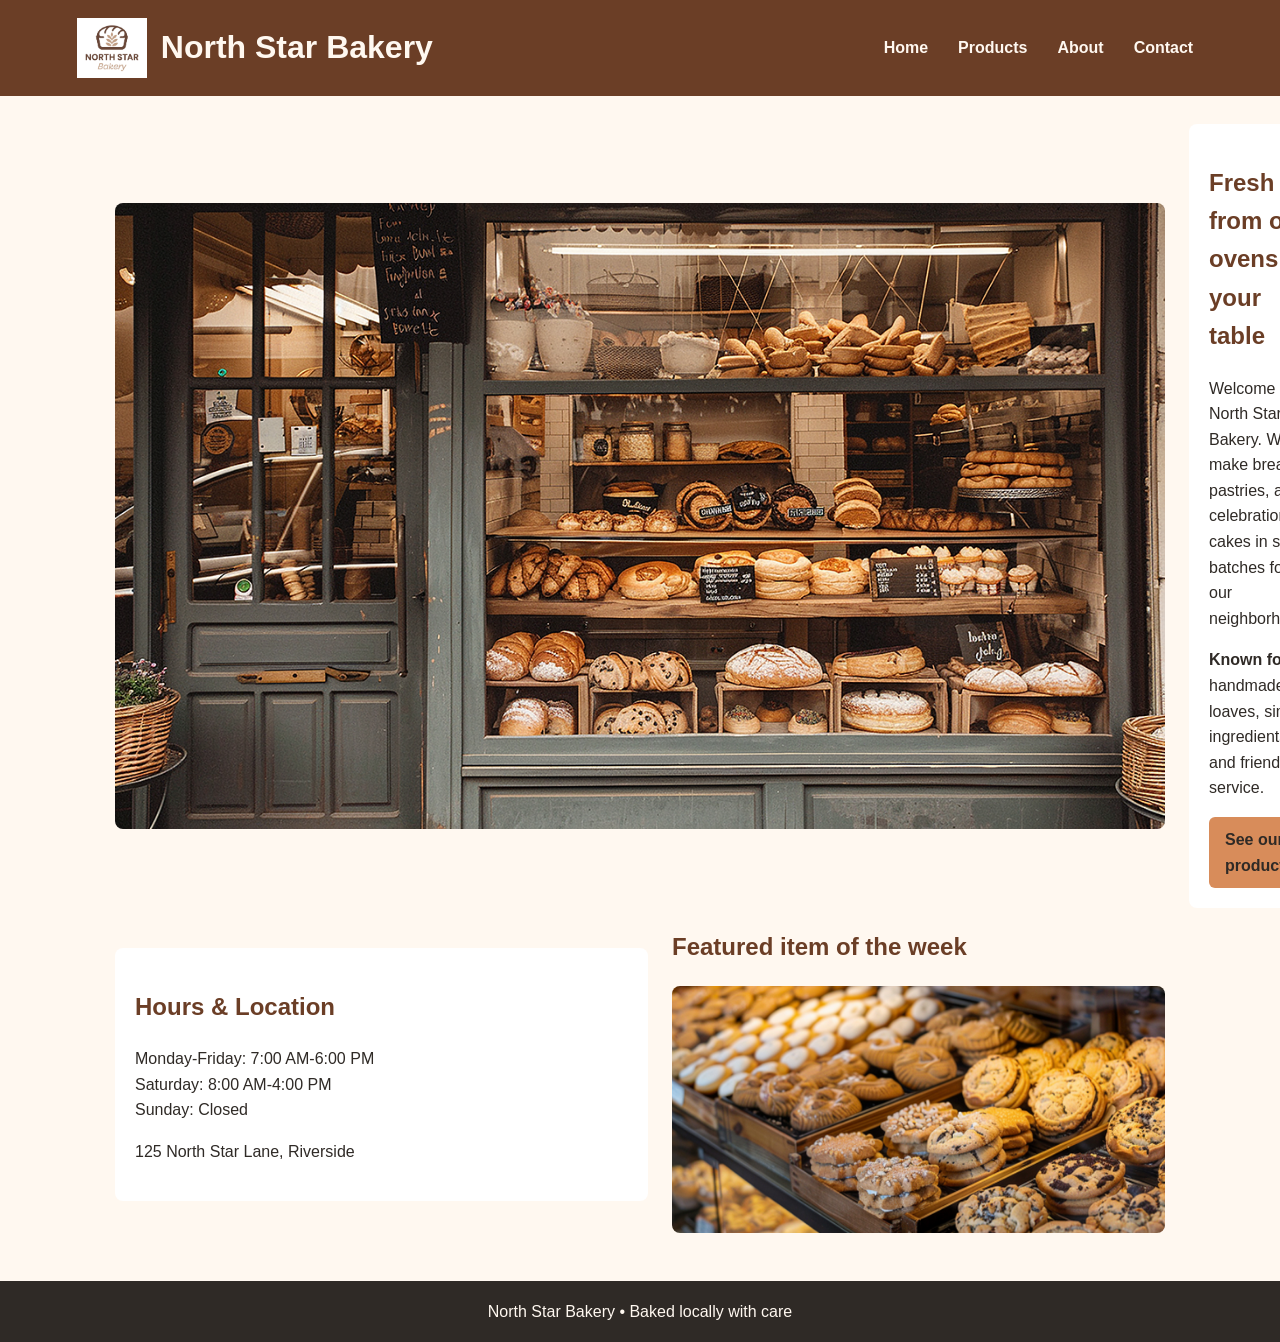
==== index.html @ 0dd799cc "Add files via upload" ====
<!DOCTYPE html>
<html lang="en">
<head>
  <meta charset="UTF-8">
  <meta name="viewport" content="width=device-width, initial-scale=1.0">
  <title>North Star Bakery | Home</title>
  <link rel="stylesheet" href="styles.css">
</head>
<body>
<header>
  <div class="brand"><img src="media/bakery-logo_c.png" alt="North Star Bakery logo"><h1>North Star Bakery</h1></div>
  <nav><a href="index.html">Home</a><a href="products.html">Products</a><a href="about.html">About</a><a href="contact.html">Contact</a></nav>
</header>
<main>
  <section class="hero">
    <img src="media/bakery-storefront_c.png" alt="Front of the neighborhood North Star Bakery">
    <div class="hero-text"><h2>Fresh from our ovens to your table</h2><p>Welcome to North Star Bakery. We make breads, pastries, and celebration cakes in small batches for our neighborhood.</p><p><strong>Known for:</strong> handmade loaves, simple ingredients, and friendly service.</p><a class="button" href="products.html">See our products</a></div>
  </section>
  <section class="two-column">
    <div class="info-box"><h2>Hours &amp; Location</h2><p>Monday-Friday: 7:00 AM-6:00 PM<br>Saturday: 8:00 AM-4:00 PM<br>Sunday: Closed</p><p>125 North Star Lane, Riverside</p></div>
    <div><h2>Featured item of the week</h2><picture><source media="(min-width: 760px)" srcset="media/bakery-feature-large_c.png"><img src="media/bakery-feature-small_c.png" alt="Featured bakery item displayed for the week"></picture></div>
  </section>
</main>
<footer>North Star Bakery &bull; Baked locally with care</footer>
</body>
</html>
---- styles.css ----
* { box-sizing: border-box; }
body {
  margin: 0;
  font-family: Arial, Helvetica, sans-serif;
  color: #2F2A26;
  background: #FFF8F0;
  line-height: 1.6;
}
header {
  background: #6B3E26;
  color: #FFF8F0;
  padding: 18px 6%;
}
.brand {
  display: flex;
  align-items: center;
  gap: 14px;
}
.brand img { width: 70px; height: auto; }
.brand h1 { margin: 0; font-size: 1.7rem; }
nav { margin-top: 12px; display: flex; flex-wrap: wrap; gap: 10px; }
nav a {
  color: #FFF8F0;
  text-decoration: none;
  font-weight: bold;
  padding: 6px 10px;
  border-radius: 5px;
}
nav a:hover, nav a:focus { background: #D88C5A; }
main { width: 90%; max-width: 1050px; margin: 0 auto; padding: 28px 0 40px; }
h2, h3 { color: #6B3E26; }
.hero, .two-column, .cards { display: flex; flex-direction: column; gap: 24px; }
.hero img, figure img, .content-image, picture img { width: 100%; height: auto; border-radius: 8px; }
.hero-text, .card, form, .info-box {
  background: white;
  padding: 20px;
  border-radius: 8px;
}
.button {
  display: inline-block;
  background: #D88C5A;
  color: #2F2A26;
  padding: 10px 16px;
  border-radius: 6px;
  text-decoration: none;
  font-weight: bold;
}
figure { margin: 0; }
figcaption { font-size: .95rem; padding-top: 6px; }
video, audio { width: 100%; margin-top: 10px; }
label, legend { font-weight: bold; }
fieldset { border: 1px solid #D88C5A; border-radius: 6px; margin-bottom: 16px; }
input, select, textarea {
  width: 100%;
  padding: 10px;
  margin: 5px 0 14px;
  border: 1px solid #6B3E26;
  border-radius: 4px;
  font: inherit;
}
textarea { min-height: 110px; }
button { background: #6B3E26; color: #FFF8F0; border: 0; padding: 11px 18px; border-radius: 5px; font-weight: bold; }
footer { background: #2F2A26; color: #FFF8F0; text-align: center; padding: 18px; }
.price { font-weight: bold; color: #6B3E26; }
@media (min-width: 760px) {
  header { display: flex; justify-content: space-between; align-items: center; }
  nav { margin-top: 0; }
  .hero, .two-column { flex-direction: row; align-items: center; }
  .hero > *, .two-column > * { flex: 1; }
  .cards { flex-direction: row; align-items: stretch; }
  .cards .card { flex: 1; }
  .brand h1 { font-size: 2rem; }
}
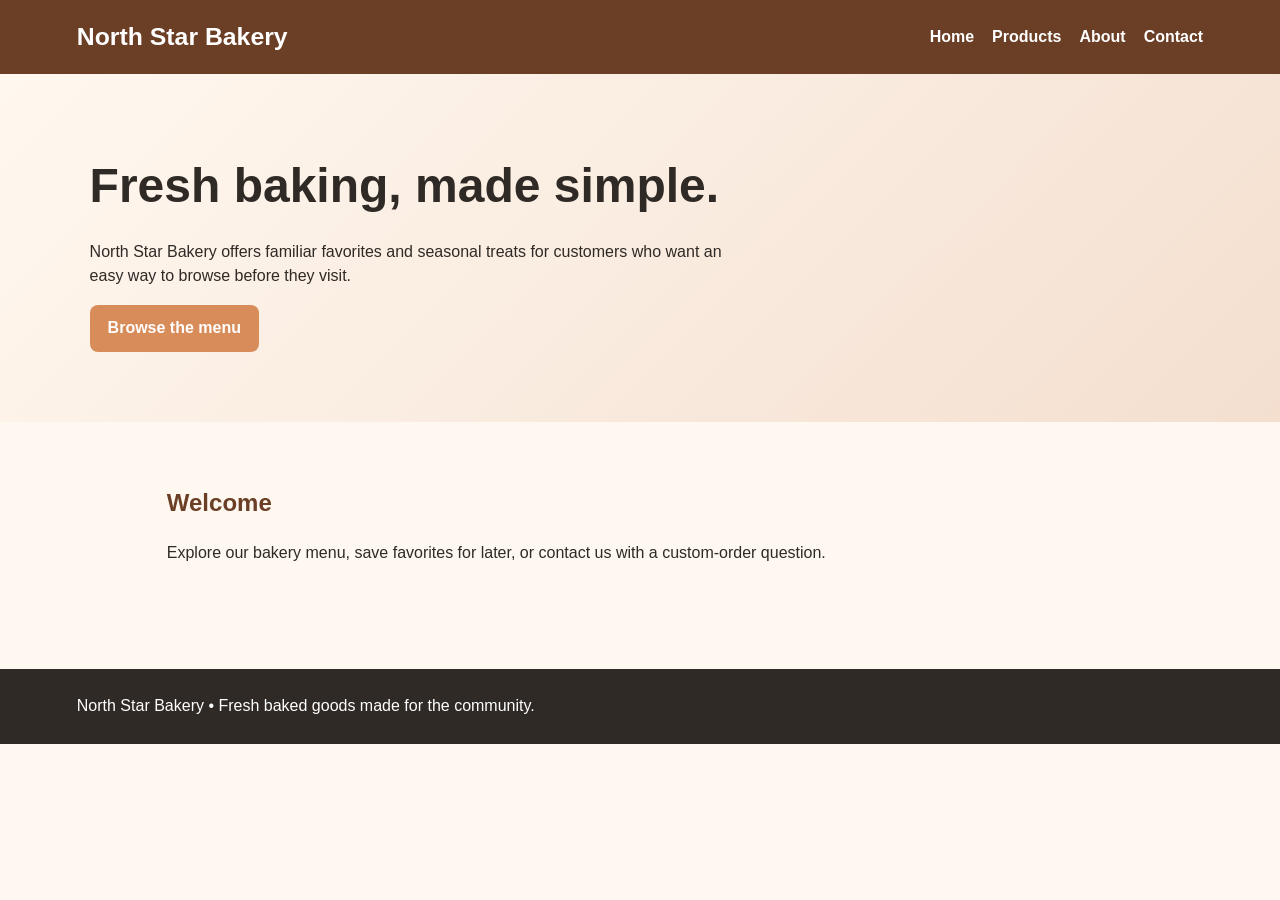
==== commit 5d561bbb: "Add files via upload" ====
--- a/index.html
+++ b/index.html
@@ -1,26 +1 @@
-<!DOCTYPE html>
-<html lang="en">
-<head>
-  <meta charset="UTF-8">
-  <meta name="viewport" content="width=device-width, initial-scale=1.0">
-  <title>North Star Bakery | Home</title>
-  <link rel="stylesheet" href="styles.css">
-</head>
-<body>
-<header>
-  <div class="brand"><img src="media/bakery-logo_c.png" alt="North Star Bakery logo"><h1>North Star Bakery</h1></div>
-  <nav><a href="index.html">Home</a><a href="products.html">Products</a><a href="about.html">About</a><a href="contact.html">Contact</a></nav>
-</header>
-<main>
-  <section class="hero">
-    <img src="media/bakery-storefront_c.png" alt="Front of the neighborhood North Star Bakery">
-    <div class="hero-text"><h2>Fresh from our ovens to your table</h2><p>Welcome to North Star Bakery. We make breads, pastries, and celebration cakes in small batches for our neighborhood.</p><p><strong>Known for:</strong> handmade loaves, simple ingredients, and friendly service.</p><a class="button" href="products.html">See our products</a></div>
-  </section>
-  <section class="two-column">
-    <div class="info-box"><h2>Hours &amp; Location</h2><p>Monday-Friday: 7:00 AM-6:00 PM<br>Saturday: 8:00 AM-4:00 PM<br>Sunday: Closed</p><p>125 North Star Lane, Riverside</p></div>
-    <div><h2>Featured item of the week</h2><picture><source media="(min-width: 760px)" srcset="media/bakery-feature-large_c.png"><img src="media/bakery-feature-small_c.png" alt="Featured bakery item displayed for the week"></picture></div>
-  </section>
-</main>
-<footer>North Star Bakery &bull; Baked locally with care</footer>
-</body>
-</html>
+<!doctype html><html><head><meta charset="utf-8"><meta name="viewport" content="width=device-width"><title>North Star Bakery</title><link rel="stylesheet" href="styles.css"></head><body><header><div class="brand">North Star Bakery</div><nav><a href="index.html">Home</a><a href="products.html">Products</a><a href="about.html">About</a><a href="contact.html">Contact</a></nav></header><section class="hero"><h1>Fresh baking, made simple.</h1><p>North Star Bakery offers familiar favorites and seasonal treats for customers who want an easy way to browse before they visit.</p><a class="btn" href="products.html">Browse the menu</a></section><main><h2>Welcome</h2><p>Explore our bakery menu, save favorites for later, or contact us with a custom-order question.</p></main><footer>North Star Bakery • Fresh baked goods made for the community.</footer></body></html>
--- a/styles.css
+++ b/styles.css
@@ -1,73 +1,7 @@
-* { box-sizing: border-box; }
-body {
-  margin: 0;
-  font-family: Arial, Helvetica, sans-serif;
-  color: #2F2A26;
-  background: #FFF8F0;
-  line-height: 1.6;
-}
-header {
-  background: #6B3E26;
-  color: #FFF8F0;
-  padding: 18px 6%;
-}
-.brand {
-  display: flex;
-  align-items: center;
-  gap: 14px;
-}
-.brand img { width: 70px; height: auto; }
-.brand h1 { margin: 0; font-size: 1.7rem; }
-nav { margin-top: 12px; display: flex; flex-wrap: wrap; gap: 10px; }
-nav a {
-  color: #FFF8F0;
-  text-decoration: none;
-  font-weight: bold;
-  padding: 6px 10px;
-  border-radius: 5px;
-}
-nav a:hover, nav a:focus { background: #D88C5A; }
-main { width: 90%; max-width: 1050px; margin: 0 auto; padding: 28px 0 40px; }
-h2, h3 { color: #6B3E26; }
-.hero, .two-column, .cards { display: flex; flex-direction: column; gap: 24px; }
-.hero img, figure img, .content-image, picture img { width: 100%; height: auto; border-radius: 8px; }
-.hero-text, .card, form, .info-box {
-  background: white;
-  padding: 20px;
-  border-radius: 8px;
-}
-.button {
-  display: inline-block;
-  background: #D88C5A;
-  color: #2F2A26;
-  padding: 10px 16px;
-  border-radius: 6px;
-  text-decoration: none;
-  font-weight: bold;
-}
-figure { margin: 0; }
-figcaption { font-size: .95rem; padding-top: 6px; }
-video, audio { width: 100%; margin-top: 10px; }
-label, legend { font-weight: bold; }
-fieldset { border: 1px solid #D88C5A; border-radius: 6px; margin-bottom: 16px; }
-input, select, textarea {
-  width: 100%;
-  padding: 10px;
-  margin: 5px 0 14px;
-  border: 1px solid #6B3E26;
-  border-radius: 4px;
-  font: inherit;
-}
-textarea { min-height: 110px; }
-button { background: #6B3E26; color: #FFF8F0; border: 0; padding: 11px 18px; border-radius: 5px; font-weight: bold; }
-footer { background: #2F2A26; color: #FFF8F0; text-align: center; padding: 18px; }
-.price { font-weight: bold; color: #6B3E26; }
-@media (min-width: 760px) {
-  header { display: flex; justify-content: space-between; align-items: center; }
-  nav { margin-top: 0; }
-  .hero, .two-column { flex-direction: row; align-items: center; }
-  .hero > *, .two-column > * { flex: 1; }
-  .cards { flex-direction: row; align-items: stretch; }
-  .cards .card { flex: 1; }
-  .brand h1 { font-size: 2rem; }
-}
+:root{--cream:#fff8f0;--brown:#6b3e26;--peach:#d88c5a;--charcoal:#2f2a26}
+*{box-sizing:border-box}body{margin:0;font-family:Arial,sans-serif;background:var(--cream);color:var(--charcoal);line-height:1.55}
+header{background:var(--brown);color:white;padding:18px 6%;display:flex;justify-content:space-between;align-items:center;flex-wrap:wrap}.brand{font-size:1.55rem;font-weight:700}nav a{color:white;text-decoration:none;margin-left:18px;font-weight:600}
+.hero{padding:70px 7%;background:linear-gradient(135deg,#fff8f0,#f4dfcf)}.hero h1{font-size:3rem;margin:.1em 0}.hero p{max-width:650px}
+main{max-width:1100px;margin:auto;padding:42px 6%}h2{color:var(--brown)}button,.btn{background:var(--peach);border:0;color:white;padding:11px 18px;border-radius:8px;cursor:pointer;font-weight:700}.btn{display:inline-block;text-decoration:none}
+.toolbar{display:flex;gap:10px;flex-wrap:wrap;margin:20px 0}.filter.active{outline:3px solid var(--brown)}.grid{display:grid;grid-template-columns:repeat(auto-fit,minmax(220px,1fr));gap:18px}.card{background:white;border-radius:12px;padding:20px;box-shadow:0 4px 15px #00000012}.card h3{margin-top:0}.price{font-weight:700;color:var(--brown)}.favorite{background:transparent;color:var(--brown);border:1px solid var(--brown);width:100%}.favorite.saved{background:var(--brown);color:white}
+.notice{background:white;border-left:5px solid var(--peach);padding:12px 15px;margin:12px 0;border-radius:5px}form{max-width:650px;background:white;padding:24px;border-radius:12px;box-shadow:0 4px 15px #00000012}.field{margin-bottom:18px}label{display:block;font-weight:700;margin-bottom:6px}input,textarea{width:100%;padding:11px;border:1px solid #aaa;border-radius:7px;font:inherit}.error{color:#a51f1f;font-size:.92rem;min-height:1.2em;margin-top:4px}.success{color:#176b35;font-weight:700}footer{background:var(--charcoal);color:white;padding:25px 6%;margin-top:45px}@media(max-width:600px){.hero h1{font-size:2.2rem}nav a{margin:0 10px 0 0}}
